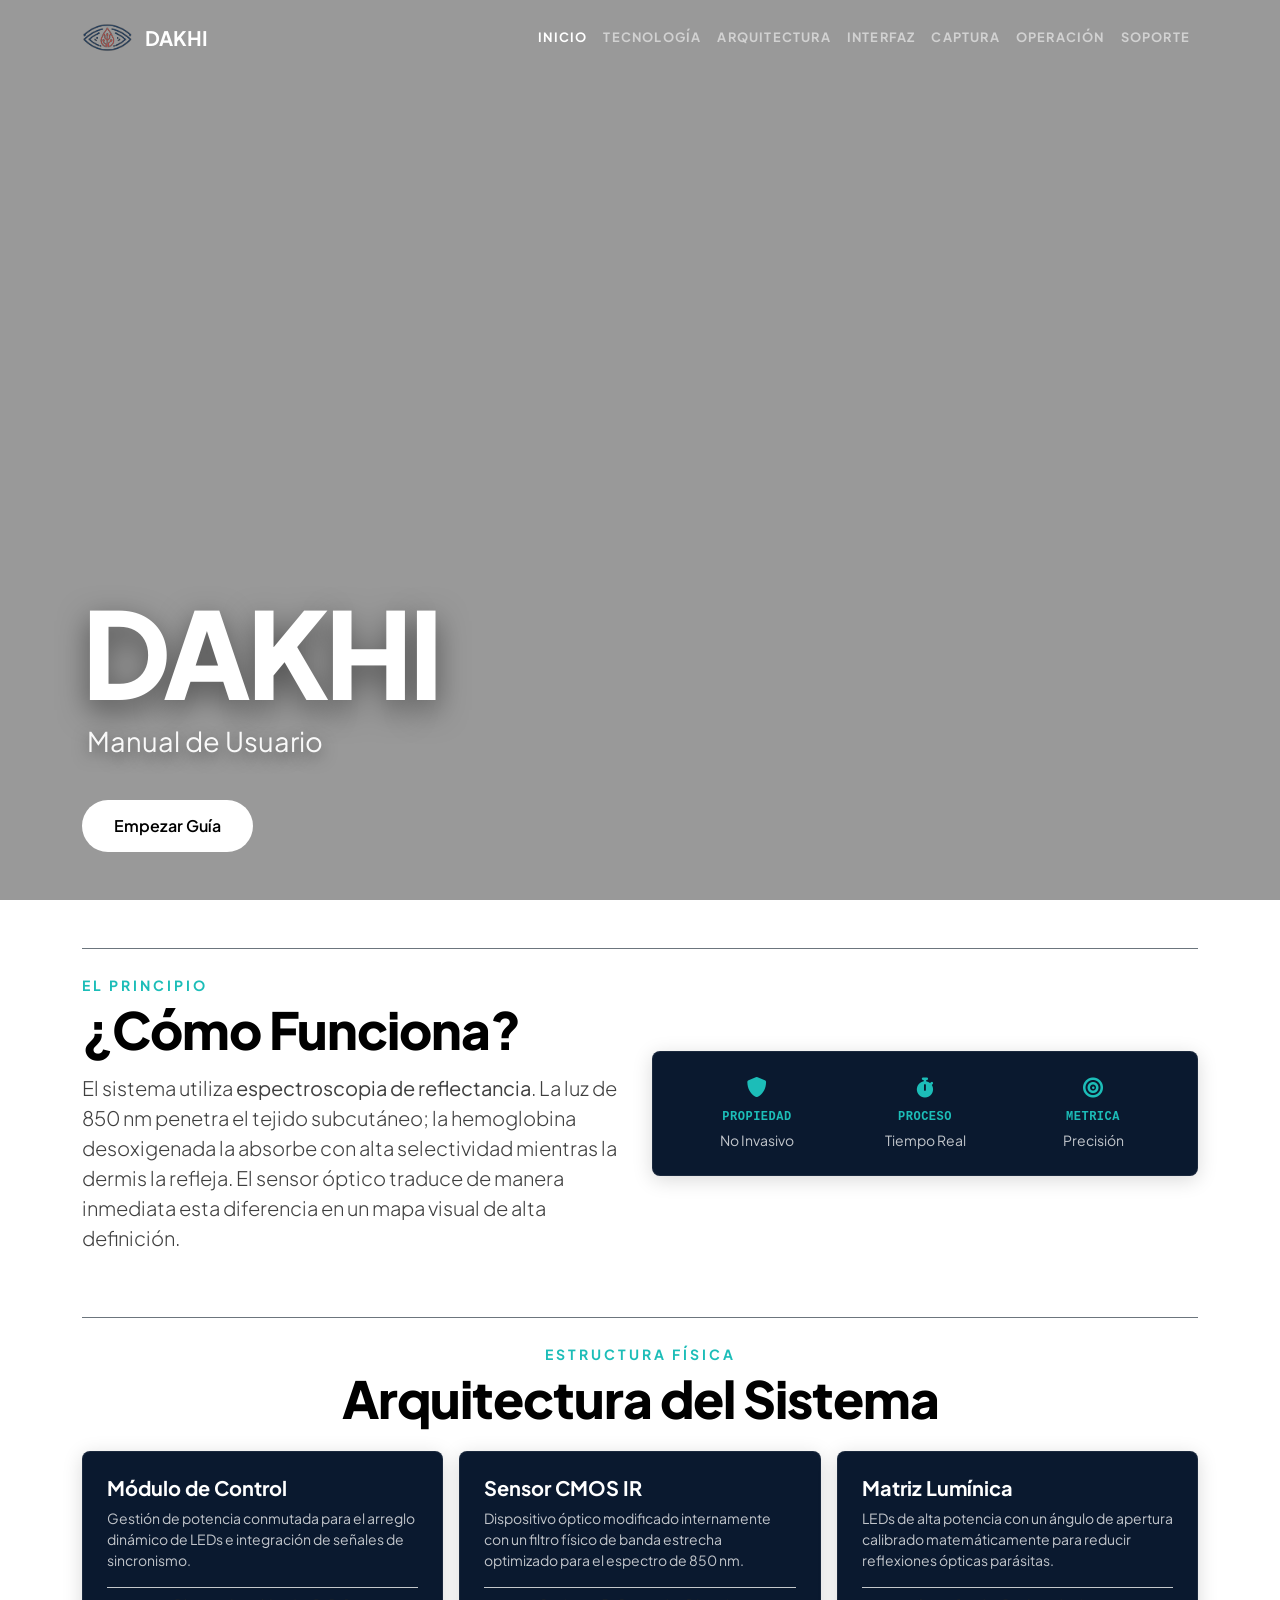
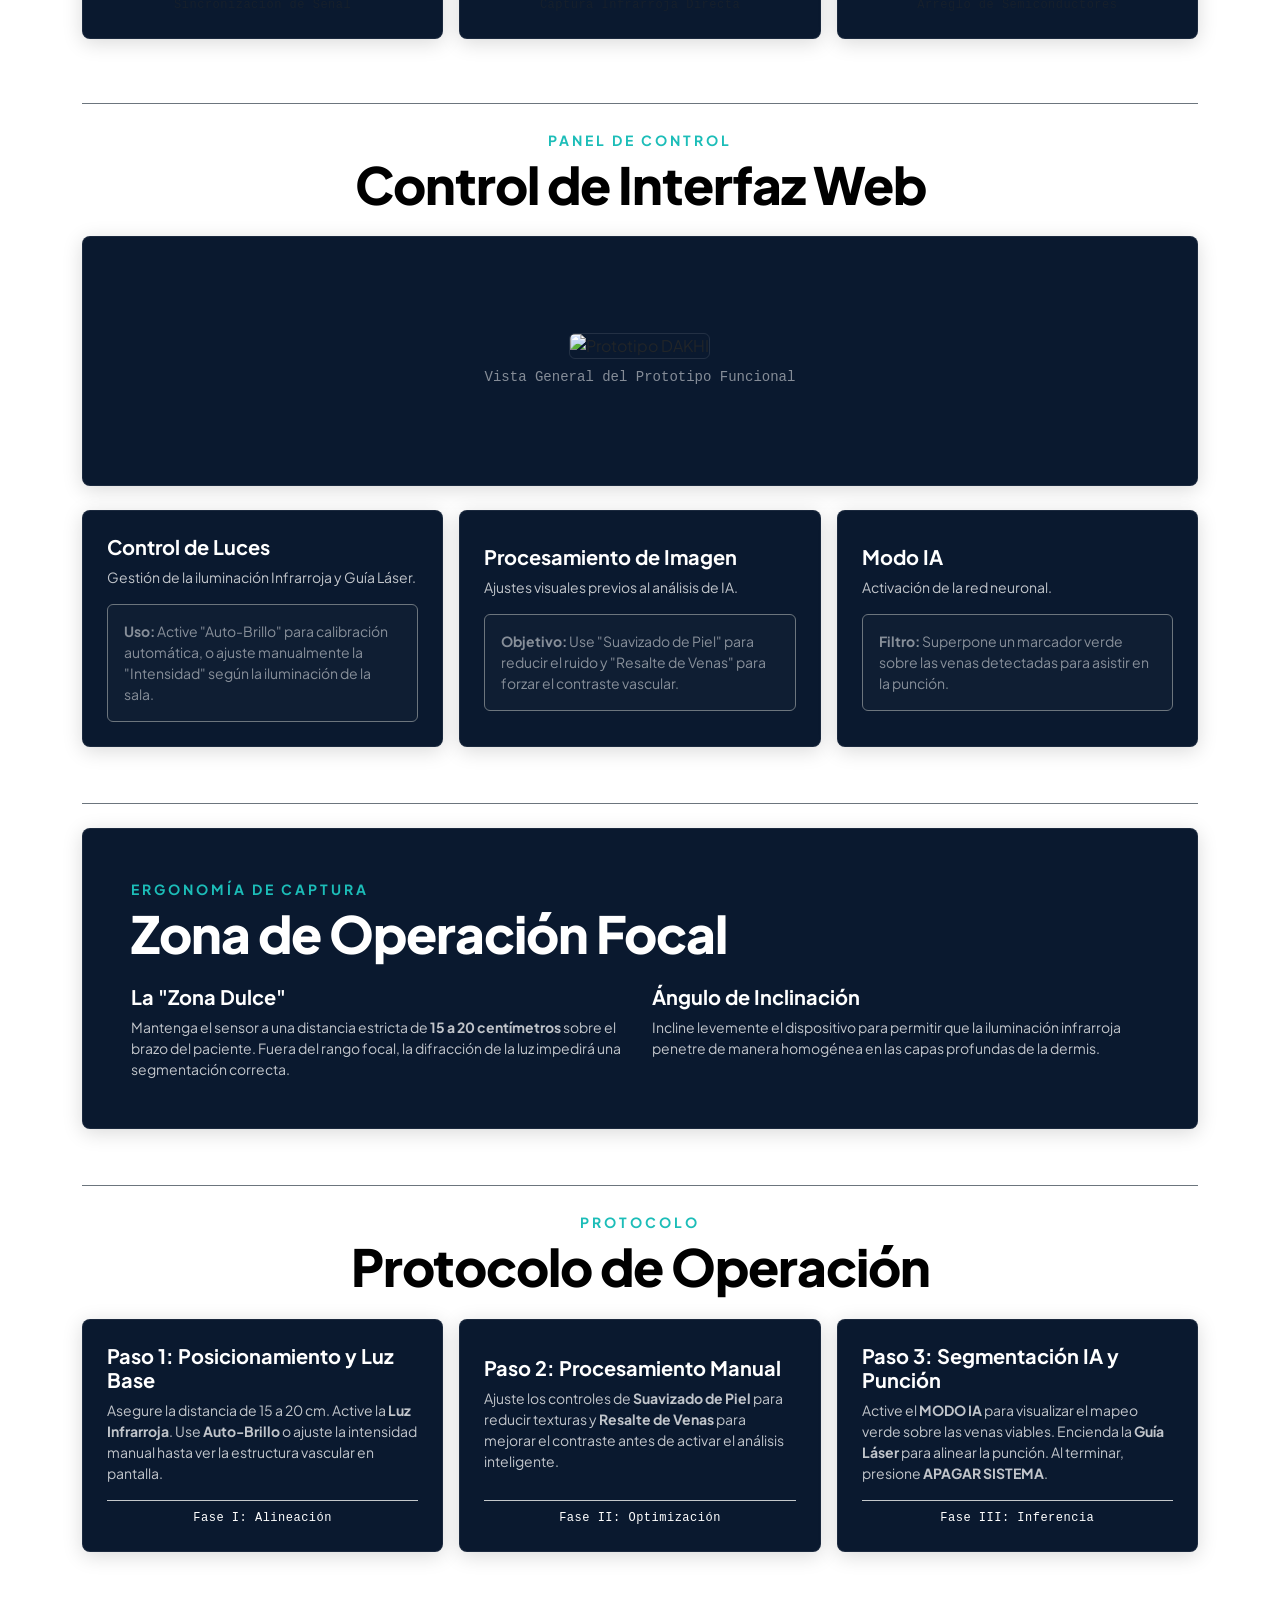
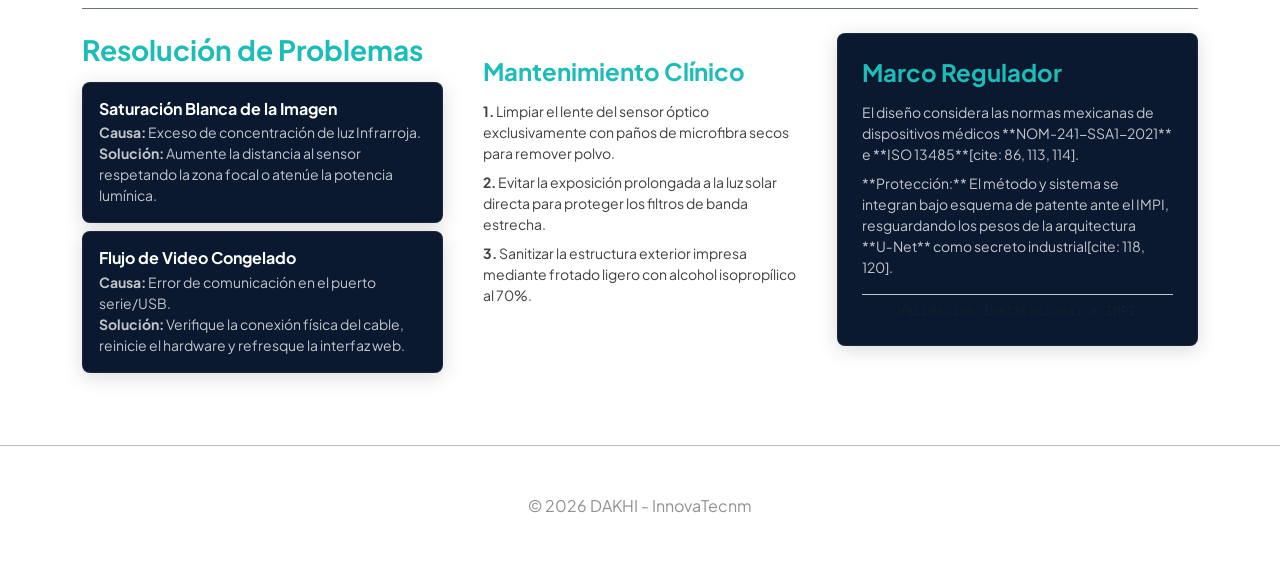
==== index.html @ e7eb40be "Inicial" ====
<!DOCTYPE html>
<html lang="es">
<head>
    <meta charset="UTF-8">
    <meta name="viewport" content="width=device-width, initial-scale=1.0">
    <title>DAKHI | Manual de Usuario Formal</title>
    <!-- Bootstrap 5 CSS -->
    <link href="https://cdn.jsdelivr.net/npm/bootstrap@5.3.0/dist/css/bootstrap.min.css" rel="stylesheet">
    <!-- Google Fonts: Inter (Estilo InfiniteYay) -->
    <link href="https://fonts.googleapis.com/css2?family=Inter:wght@300;400;600;800&display=swap" rel="stylesheet">
    <!-- Font Awesome -->
    <link rel="stylesheet" href="https://cdnjs.cloudflare.com/ajax/libs/font-awesome/6.0.0/css/all.min.css">
    <!-- Importación de Plus Jakarta Sans -->
    <link rel="preconnect" href="https://fonts.googleapis.com">
    <link rel="preconnect" href="https://fonts.gstatic.com" crossorigin>
    <link href="https://fonts.googleapis.com/css2?family=Plus+Jakarta+Sans:wght@300;400;700;800&display=swap" rel="stylesheet">
    <link rel="stylesheet" href="styles.css">
</head>
<body data-bs-spy="scroll" data-bs-target="#navbar-dakhi" data-bs-offset="100">

    <!-- 
    NAVBAR TRANSPARENTE:
    - fixed-top: Posiciona la barra sobre el header (Hero).
    - bg-transparent: Elimina el color de fondo inicial.
    - navbar-dark: Ajusta los textos para que sean legibles sobre fondos oscuros.
    -->
    <nav id="navbar-dakhi" class="navbar navbar-expand-lg fixed-top bg-transparent navbar-dark">  <!-- navbar-dark: se genera el efecto de iluminacion -->
        <div class="container">
            <a class="navbar-brand fw-bold" href="dakhi.html"> <!-- la clase navbar-brand: Es la clase del "Logo" o "Marca" -->
                <img src="Imagenes\logoSVG.svg" 
                    alt="Logo DAKHI" 
                    width="50" 
                    height="30" 
                    class="d-inline-block align-center me-2 logo-brand">
                DAKHI
            </a>
            <button class="navbar-toggler border-0" type="button" data-bs-toggle="collapse" data-bs-target="#navbarNav">
                <span class="navbar-toggler-icon"></span>
            </button> 
            <div class="collapse navbar-collapse" id="navbarNav">
                <ul class="navbar-nav ms-auto text-uppercase small fw-bold">
                    <li class="nav-item"><a class="nav-link" href="#inicio">Inicio</a></li> 
                    <!-- navbar-link: Son enlaces de navegación estándar. Bootstrap diseñó la clase navbar-dark específicamente para que estos cambien de color al pasar el mouse, facilitando la navegación. -->
                    <li class="nav-item"><a class="nav-link" href="#tecnologia-funcionamiento">Tecnología</a></li>
                    <li class="nav-item"><a class="nav-link" href="#Arquitectura">Arquitectura</a></li>
                    <li class="nav-item"><a class="nav-link" href="#Interfaz">Interfaz</a></li>
                    <li class="nav-item"><a class="nav-link" href="#posicionamiento">Captura</a></li>
                    <li class="nav-item"><a class="nav-link" href="#procedimiento">Operación</a></li>
                    <li class="nav-item"><a class="nav-link" href="#soporte">Soporte</a></li>
                </ul>
            </div>
        </div>
    </nav>

        <!-- 
    SECCIÓN HERO: 
    - vh-100: Asegura que cubra el 100% de la altura de la pantalla.
    - d-flex y align-items-end: Empuja el contenido hacia la parte inferior.
    -->
    <header id="inicio" class="hero-section vh-100   d-flex align-items-end pb-5">
        <div class="container">
            <div class="row">
                <!-- 
                COLUMNA DE TEXTO:
                - text-start: Alineación a la izquierda estilo Opal.
                - col-lg-8: Evita que el texto sea demasiado ancho en pantallas grandes.
                -->
                <div class="col-lg-8 text-start">
                    
                    <!-- TÍTULO PRINCIPAL: Documentado en CSS como .hero-title -->
                    <h1 class="hero-title">DAKHI</h1>

                    <!-- 
                    SUBTÍTULO: 
                    Aquí se corrigió el interlineado (line-height) para evitar que el texto se corte.
                    -->
                    <p class="hero-subtitle">
                        Manual de Usuario <br> 
                    </p>

                    <!-- BOTÓN DE ACCIÓN -->
                    <div class="mt-4">
                        <a href="#procedimiento" class="btn btn-dakhi-opal">Empezar Guía</a>
                    </div>
                    
                </div>
            </div>
        </div>
    </header>

    <div class="container my-5">
        
        <!-- Sección Tecnología -->
        <section id="tecnologia-funcionamiento" class="mb-5 pt-4 pb-3 border-top border-secondary">
            <div class="container px-0">
                <div class="row align-items-center g-4">
                    <div class="col-lg-6">
                        <span class="text-accent-cyan text-uppercase tracking-wide small fw-bold">El Principio</span>
                        <h2 class="seccion-titulo text-black mt-1 mb-3">¿Cómo Funciona?</h2>
                        <p class="small text-black opacity-75 lead mb-0">
                            El sistema utiliza <strong>espectroscopia de reflectancia</strong>. La luz de 850 nm penetra el tejido subcutáneo; la hemoglobina desoxigenada la absorbe con alta selectividad mientras la dermis la refleja. El sensor óptico traduce de manera inmediata esta diferencia en un mapa visual de alta definición.
                        </p>
                    </div>
                    <div class="col-lg-6">
                        <div class="bento-card p-4 text-center">
                            <div class="row g-2">
                                
                                <div class="col-4">
                                    <div class="text-accent-cyan mb-2">
                                        <i class="fas fa-shield-alt fa-lg"></i>
                                    </div>
                                    <div class="bento-subtext text-accent-cyan fw-bold mb-1">PROPIEDAD</div>
                                    <p class="small m-0 text-white opacity-75">No Invasivo</p>
                                </div>
                                
                                <div class="col-4">
                                    <div class="text-accent-cyan mb-2">
                                        <i class="fas fa-stopwatch fa-lg"></i>
                                    </div>
                                    <div class="bento-subtext text-accent-cyan fw-bold mb-1">PROCESO</div>
                                    <p class="small m-0 text-white opacity-75">Tiempo Real</p>
                                </div>
                                
                                <div class="col-4">
                                    <div class="text-accent-cyan mb-2">
                                        <i class="fas fa-bullseye fa-lg"></i>
                                    </div>
                                    <div class="bento-subtext text-accent-cyan fw-bold mb-1">METRICA</div>
                                    <p class="small m-0 text-white opacity-75">Precisión</p>
                                </div>

                            </div>
                        </div>
                    </div>
                </div>
            </div>
        </section>

        <section id="Arquitectura" class="mb-5 pt-4 pb-3 border-top border-secondary">
            <div class="container px-0">
                <div class="text-center mb-4">
                    <span class="text-accent-cyan text-uppercase tracking-wide small fw-bold">Estructura Física</span>
                    <h2 class="seccion-titulo text-black mt-1 mb-2">Arquitectura del Sistema</h2>
                </div>
                <div class="row g-3">
                    <div class="col-md-4">
                        <div class="bento-card p-4 h-100 d-flex flex-column justify-content-between">
                            <div class="bento-content-wrapper">
                                <h5 class="fw-bold text-white mb-2">Módulo de Control</h5>
                                <p class="small text-white opacity-75 mb-0">Gestión de potencia conmutada para el arreglo dinámico de LEDs e integración de señales de sincronismo.</p>
                            </div>
                            <div class="bento-footer border-top border-secondary-subtle pt-2 mt-3">
                                <span class="bento-subtext opacity-50">Sincronización de Señal</span>
                            </div>
                        </div>
                    </div>
                    <div class="col-md-4">
                        <div class="bento-card p-4 h-100 d-flex flex-column justify-content-between">
                            <div class="bento-content-wrapper">
                                <h5 class="fw-bold text-white mb-2">Sensor CMOS IR</h5>
                                <p class="small text-white opacity-75 mb-0">Dispositivo óptico modificado internamente con un filtro físico de banda estrecha optimizado para el espectro de 850 nm.</p>
                            </div>
                            <div class="bento-footer border-top border-secondary-subtle pt-2 mt-3">
                                <span class="bento-subtext opacity-50">Captura Infrarroja Directa</span>
                            </div>
                        </div>
                    </div>
                    <div class="col-md-4">
                        <div class="bento-card p-4 h-100 d-flex flex-column justify-content-between">
                            <div class="bento-content-wrapper">
                                <h5 class="fw-bold text-white mb-2">Matriz Lumínica</h5>
                                <p class="small text-white opacity-75 mb-0">LEDs de alta potencia con un ángulo de apertura calibrado matemáticamente para reducir reflexiones ópticas parásitas.</p>
                            </div>
                            <div class="bento-footer border-top border-secondary-subtle pt-2 mt-3">
                                <span class="bento-subtext opacity-50">Arreglo de Semiconductores</span>
                            </div>
                        </div>
                    </div>
                </div>
            </div>
        </section>

        <section id="Interfaz" class="mb-5 pt-4 pb-2 border-top border-secondary">
            <div class="container px-0">
                <div class="text-center mb-4">
                    <span class="text-accent-cyan text-uppercase tracking-wide small fw-bold">Panel de Control</span>
                    <h2 class="seccion-titulo text-black mt-1 mb-2">Control de Interfaz Web</h2>
                </div>

                <div class="row mb-4">
                    <div class="col-12">
                        <div class="bento-card prototype-container p-4 d-flex align-items-center justify-content-center text-center">
                            <div class="prototype-placeholder">
                                <img src="ruta/tu-imagen-prototipo.jpg" alt="Prototipo DAKHI" class="img-fluid rounded prototype-img mb-2">
                                <p class="small text-white opacity-50 m-0 font-monospace">Vista General del Prototipo Funcional</p>
                            </div>
                        </div>
                    </div>
                </div>

                <div class="row g-3">
                    <div class="col-md-4">
                        <div class="bento-card p-4 h-100 d-flex flex-column justify-content-between">
                            <div class="bento-content-wrapper">
                                <h5 class="fw-bold text-white mb-2">Control de Luces</h5>
                                <p class="small text-white opacity-75 mb-3">Gestión de la iluminación Infrarroja y Guía Láser.</p>
                                <div class="alert bg-deep-bg border-secondary small m-0 text-white-50">
                                    <strong>Uso:</strong> Active "Auto-Brillo" para calibración automática, o ajuste manualmente la "Intensidad" según la iluminación de la sala.
                                </div>
                            </div>
                        </div>
                    </div>
                    <div class="col-md-4">
                        <div class="bento-card p-4 h-100 d-flex flex-column justify-content-between">
                            <div class="bento-content-wrapper">
                                <h5 class="fw-bold text-white mb-2">Procesamiento de Imagen</h5>
                                <p class="small text-white opacity-75 mb-3">Ajustes visuales previos al análisis de IA.</p>
                                <div class="alert bg-deep-bg border-secondary small m-0 text-white-50">
                                    <strong>Objetivo:</strong> Use "Suavizado de Piel" para reducir el ruido y "Resalte de Venas" para forzar el contraste vascular.
                                </div>
                            </div>
                        </div>
                    </div>
                    <div class="col-md-4">
                        <div class="bento-card p-4 h-100 d-flex flex-column justify-content-between">
                            <div class="bento-content-wrapper">
                                <h5 class="fw-bold text-white mb-2">Modo IA</h5>
                                <p class="small text-white opacity-75 mb-3">Activación de la red neuronal.</p>
                                <div class="alert bg-deep-bg border-secondary small m-0 text-white-50">
                                    <strong>Filtro:</strong> Superpone un marcador verde sobre las venas detectadas para asistir en la punción.
                                </div>
                            </div>
                        </div>
                    </div>
                </div>
            </div>
        </section>

        <section id="posicionamiento" class="mb-5 pt-4 pb-2 border-top border-secondary">
            <div class="container px-0">
                <div class="bento-card p-4 p-md-5">
                    <div class="row align-items-center g-4">
                        <div class="col-md-12">
                            <span class="text-accent-cyan text-uppercase tracking-wide small fw-bold">Ergonomía de Captura</span>
                            <h2 class="seccion-titulo text-white mt-1 mb-4">Zona de Operación Focal</h2>
                            
                            <div class="row g-4">
                                <div class="col-md-6">
                                    <h5 class="fw-bold text-white mb-2">La "Zona Dulce"</h5>
                                    <p class="small text-white opacity-75 mb-0">Mantenga el sensor a una distancia estricta de <strong>15 a 20 centímetros</strong> sobre el brazo del paciente. Fuera del rango focal, la difracción de la luz impedirá una segmentación correcta.</p>
                                </div>
                                <div class="col-md-6">
                                    <h5 class="fw-bold text-white mb-2">Ángulo de Inclinación</h5>
                                    <p class="small text-white opacity-75 mb-0">Incline levemente el dispositivo para permitir que la iluminación infrarroja penetre de manera homogénea en las capas profundas de la dermis.</p>
                                </div>
                            </div>
                        </div>
                    </div>
                </div>
            </div>
        </section>

        <section id="procedimiento" class="mb-5 pt-4 pb-2 border-top border-secondary">
            <div class="container px-0">
                <div class="text-center mb-4">
                    <span class="text-accent-cyan text-uppercase tracking-wide small fw-bold">Protocolo</span>
                    <h2 class="seccion-titulo text-black mt-1 mb-2">Protocolo de Operación</h2>
                </div>
                <div class="row justify-content-center">
                    <div class="col-lg-12">
                        <div class="row g-3">
                            <div class="col-md-4">
                                <div class="bento-card p-4 h-100 d-flex flex-column justify-content-between">
                                    <div class="bento-content-wrapper">
                                        <h5 class="fw-bold text-white mb-2">Paso 1: Posicionamiento y Luz Base</h5>
                                        <p class="small text-white opacity-75 mb-0">Asegure la distancia de 15 a 20 cm. Active la <strong>Luz Infrarroja</strong>. Use <strong>Auto-Brillo</strong> o ajuste la intensidad manual hasta ver la estructura vascular en pantalla.</p>
                                    </div>
                                    <div class="bento-footer border-top border-secondary-subtle pt-2 mt-3">
                                        <span class="bento-subtext text-white opacity-40">Fase I: Alineación</span>
                                    </div>
                                </div>
                            </div>
                            <div class="col-md-4">
                                <div class="bento-card p-4 h-100 d-flex flex-column justify-content-between">
                                    <div class="bento-content-wrapper">
                                        <h5 class="fw-bold text-white mb-2">Paso 2: Procesamiento Manual</h5>
                                        <p class="small text-white opacity-75 mb-0">Ajuste los controles de <strong>Suavizado de Piel</strong> para reducir texturas y <strong>Resalte de Venas</strong> para mejorar el contraste antes de activar el análisis inteligente.</p>
                                    </div>
                                    <div class="bento-footer border-top border-secondary-subtle pt-2 mt-3">
                                        <span class="bento-subtext text-white opacity-40">Fase II: Optimización</span>
                                    </div>
                                </div>
                            </div>
                            <div class="col-md-4">
                                <div class="bento-card p-4 h-100 d-flex flex-column justify-content-between">
                                    <div class="bento-content-wrapper">
                                        <h5 class="fw-bold text-white mb-2">Paso 3: Segmentación IA y Punción</h5>
                                        <p class="small text-white opacity-75 mb-0">Active el <strong>MODO IA</strong> para visualizar el mapeo verde sobre las venas viables. Encienda la <strong>Guía Láser</strong> para alinear la punción. Al terminar, presione <strong>APAGAR SISTEMA</strong>.</p>
                                    </div>
                                    <div class="bento-footer border-top border-secondary-subtle pt-2 mt-3">
                                        <span class="bento-subtext text-white opacity-40">Fase III: Inferencia</span>
                                    </div>
                                </div>
                            </div>
                        </div>
                    </div>
                </div>
        </section>

        <section id="soporte" class="mb-5 pt-4 pb-4 border-top border-secondary">
            <div class="container px-0">
                <div class="row g-3 align-items-start">
                    
                    <div class="col-lg-4">
                        <h3 class="text-accent-cyan fw-bold mb-3">Resolución de Problemas</h3>
                        
                        <div class="bento-card p-3 mb-2">
                            <h6 class="fw-bold text-white mb-1">Saturación Blanca de la Imagen</h6>
                            <p class="small text-white opacity-75 mb-0">
                                <strong>Causa:</strong> Exceso de concentración de luz Infrarroja.<br>
                                <strong>Solución:</strong> Aumente la distancia al sensor respetando la zona focal o atenúe la potencia lumínica.
                            </p>
                        </div>

                        <div class="bento-card p-3">
                            <h6 class="fw-bold text-white mb-1">Flujo de Video Congelado</h6>
                            <p class="small text-white opacity-75 mb-0">
                                <strong>Causa:</strong> Error de comunicación en el puerto serie/USB.<br>
                                <strong>Solución:</strong> Verifique la conexión física del cable, reinicie el hardware y refresque la interfaz web.
                            </p>
                        </div>
                    </div>

                    <div class="col-lg-4">
                        <div class="maintenance-box p-3 p-md-4 h-100">
                            <h4 class="text-accent-cyan fw-bold mb-3">Mantenimiento Clínico</h4>
                            <ul class="list-unstyled mb-0 small text-black opacity-75">
                                <li class="mb-2"><strong>1.</strong> Limpiar el lente del sensor óptico exclusivamente con paños de microfibra secos para remover polvo.</li>
                                <li class="mb-2"><strong>2.</strong> Evitar la exposición prolongada a la luz solar directa para proteger los filtros de banda estrecha.</li>
                                <li><strong>3.</strong> Sanitizar la estructura exterior impresa mediante frotado ligero con alcohol isopropílico al 70%.</li>
                            </ul>
                        </div>
                    </div>

                    <div class="col-lg-4">
                        <div class="bento-card p-4 h-100 d-flex flex-column justify-content-between">
                            <div class="bento-content-wrapper">
                                <h4 class="text-accent-cyan fw-bold mb-3">Marco Regulador</h4>
                                <p class="small text-white opacity-75 mb-2">
                                    El diseño considera las normas mexicanas de dispositivos médicos **NOM-241-SSA1-2021** e **ISO 13485**[cite: 86, 113, 114].
                                </p>
                                <p class="small text-white opacity-75 mb-0">
                                    **Protección:** El método y sistema se integran bajo esquema de patente ante el IMPI, resguardando los pesos de la arquitectura **U‑Net** como secreto industrial[cite: 118, 120].
                                </p>
                            </div>
                            <div class="bento-footer border-top border-secondary-subtle pt-2 mt-3">
                                <span class="bento-subtext opacity-50">Validación Institucional e IMPI</span>
                            </div>
                        </div>
                    </div>

                </div>
            </div>
        </section>  

        
    </div>

    <footer class="text-center py-5 opacity-50 border-top border-secondary">
        <p>&copy; 2026 DAKHI - InnovaTecnm</p>
    </footer>

    <!-- Bootstrap JS -->
    <script src="https://cdn.jsdelivr.net/npm/bootstrap@5.3.0/dist/js/bootstrap.bundle.min.js"></script>
    <script src="script.js"></script>
</body>
</html>
---- styles.css ----
/* ---------------------------------------------------
    ESTILOS EXCLUSIVOS PARA GUIA 
   --------------------------------------------------- */

body {
    font-family: 'Plus Jakarta Sans', Arial, sans-serif;
}

:root {
    --primary-red: #e03b35;  /* Color para alertas y seguridad */
    --accent-cyan: #1CBDB8;  /* Color de acento tecnológico */
    --dark-blue: #17426d;    /* Azul para contenedores secundarios */
    --deep-bg: #0a192f;      /* Azul profundo para el fondo principal */
    --light-gray: #e2e8f0;   /* Gris claro para textos secundarios */
    --white: #ffffff;
}

/* 2. CONFIGURACIÓN DEL NAVBAR (TRANSPARENCIA INICIAL) */
.navbar {
    /* Transición suave para cuando se aplica el fondo al hacer scroll */
    transition: background-color 0.4s ease, backdrop-filter 0.4s ease, padding 0.4s ease;
    padding-top: 1.1rem; 
    padding-bottom: 0.8rem;

    z-index: 1000; /* Asegura que esté siempre por encima del Hero */
}

/* 
    Clase activada mediante JavaScript al hacer scroll.
    Proporciona legibilidad sobre el contenido blanco del resto de la página.
*/
/* 
    ESTADO DEL NAVBAR CON DIFUMINADO 
    Sustituye tu .navbar.scrolled anterior por este código.
*/
.navbar.scrolled {
    /* Color de fondo sólido (el mismo de tu --deep-bg) */
    background-color: var(--deep-bg) !important; 
    
    /* Efecto de vidrio para la parte superior */
    backdrop-filter: blur(12px); 
    
    /* 
        
        GRADIENTE DE MÁSCARA:
        - 'black 60%': Indica que hasta el 60% de la altura de la barra, el color es 100% sólido.
        - 'transparent 100%': Indica el punto final donde desaparece por completo.
    */
    -webkit-mask-image: linear-gradient(to bottom, black 85%, transparent 100%);
    mask-image: linear-gradient(to bottom, black 93%, transparent 100%);

    /* Eliminamos bordes para que no se note el corte */
    border-bottom: none;
    padding-top: 1.1rem;
    padding-bottom: 0.8rem;
    transition: all 0.5s ease-in-out;
}


/* 3. SECCIÓN HERO (FONDO PANTALLA COMPLETA) */
.hero-section {
    /* 
        Capa de degradado negro (0.4 de opacidad) sobre la imagen.
        Esto permite que el texto blanco sea legible sin importar la foto.
    */
    background: linear-gradient(rgba(0, 0, 0, 0.4), rgba(0, 0, 0, 0.4)), 
                url('tu-imagen-dakhi.jpg') no-repeat center center;
    background-size: cover;
    background-attachment: fixed; /* Mantiene la imagen estática al bajar */
    
    /* 
        CONTROL DE POSICIÓN DEL TÍTULO:
        Al aumentar este padding, empujas el texto hacia arriba desde la base.
    */
    padding-bottom: 15rem; 
    border: none;
    overflow: hidden;
}

/* 4. ESTILOS DE TIPOGRAFÍA (TÍTULO Y SUBTÍTULO) */
.hero-title {
    /* clamp() hace que el texto sea responsivo: min 4rem, ideal 12vw, max 7.5rem */
    font-size: clamp(4rem, 12vw, 7.5rem);
    font-weight: 800;
    color: var(--white);
    letter-spacing: -4px; /* Estilo compacto tipo Opal */
    line-height: 0.85;     /* Interlineado ajustado */
    margin-bottom: 15px;
    padding-bottom: 5px;   /* Evita que se corten los trazos bajos de las letras */
    
    /* Sombra proyectada para resaltar el texto del fondo */
    text-shadow: 0 10px 30px rgba(0, 0, 0, 0.5);
}

.hero-subtitle {
    font-size: clamp(1.1rem, 2.5vw, 1.7rem);
    font-weight: 400;
    line-height: 1.4; /* Espaciado suficiente para evitar que el texto se pise */
    color: rgba(255, 255, 255, 0.95);
    max-width: 580px;  /* Limita el ancho para mantener una lectura cómoda */
    padding-left: 5px;
    text-shadow: 0 5px 15px rgba(0, 0, 0, 0.5);
}

/* 5. BOTÓN PRINCIPAL (ESTILO MINIMALISTA) */
.btn-dakhi-opal {
    background-color: var(--white);
    color: #000000 !important;
    border-radius: 50px; /* Bordes totalmente redondeados */
    padding: 14px 32px;
    font-weight: 600;
    text-decoration: none;
    display: inline-block;
    transition: all 0.3s ease;
    border: none;
    margin-top: 1rem;
}

.btn-dakhi-opal:hover {
    background-color: var(--accent-cyan);
    color: var(--white) !important;
    transform: translateY(-3px); /* Levanta el botón ligeramente */
    box-shadow: 0 10px 25px rgba(28, 189, 184, 0.3);
}


/* IGUALAR EL EFECTO HOVER DE LA MARCA CON EL MENÚ
    - Aplicamos el cambio de color a .navbar-brand para que se comporte
    igual que los .nav-link.
*/
.navbar-brand:hover {
    /* Usamos el mismo color de acento que los demás elementos */
    color: rgb(198, 233, 255) !important; 
    /* Mantenemos la transición suave para que no sea un cambio brusco */
    transition: color 0.3s ease;
}

/* TAMAÑO DE LOS ENLACES DEL MENÚ
    - .navbar-nav .nav-link: Apunta específicamente a los textos del menú. */
.navbar-nav .nav-link {
    /* Mínimo 0.9rem, ideal 1vw de la pantalla, máximo 1.2rem */
    font-size: clamp(0.7rem, 1vw, 0.9rem) !important;/* Tamaño letras  */
    letter-spacing: 1.2px;         /* Espaciado entre letras para legibilidad */
    text-transform: uppercase;   /* Mantiene las mayúsculas */
}


.navbar-brand {
    display: flex !important; /* display: flex: Convierte el enlace en un contenedor flexible. */
    align-items: center !important; /* align-items: center: Alinea verticalmente todos los hijos al centro real. */
    gap: 5px; /* Espacio logo y texto */
    transition: transform 0.3s ease, color 0.3s ease;
}


.logo-brand {
    transition: transform 0.3s ease, filter 0.3s ease;
    object-fit: contain;  /* object-fit: contain: Asegura que la imagen no se deforme. */
    display: block;
}

/* 
    EFECTO AL PASAR EL MOUSE
*/
.navbar-brand:hover .logo-brand {
    transform: scale(1.1); /* Hace que el logo crezca un poco más que el texto */
    /* Si quiere que la imagen cambie de tono se puede usar filtros:
        filter: brightness(0) saturate(100%) invert(20%) sepia(90%) ... 
    */
}

/* 
    ESTADO INICIAL DEL LOGO 
    Asegura que el logo sea blanco o tenga su color original al inicio.
*/
.logo-brand {
    transition: filter 0.4s ease, transform 0.3s ease;
}

/* 
    CAMBIO DE COLOR AL HACER SCROLL
    Cuando el navbar tiene la clase .scrolled, aplicamos un filtro al logo.
*/
.navbar.scrolled .logo-brand {
    /* 
        EJEMPLO: Convertir a Cian (#1CBDB8) usando filtros.
        Si tu logo es blanco originalmente, este filtro lo teñirá.
    */
    filter: brightness(0) invert(1);
}

section[id] {
    scroll-margin-top: 18vh; /* Frena el scroll dejando un 12% de la altura de la pantalla libre *
    scroll-behavior: smooth; /* Hace que el salto de sección sea fluido y elegante */
}
/* =========================================
    SOPORTE DE ALINEACIÓN BENTO PARA DAKHI
   ========================================= */

/* Estructura base unificada de tarjetas */
.bento-card {
    background: #0a192f !important; /* Forzamos el fondo ultra oscuro de la captura de inspiración */
    border: 1px solid rgba(255, 255, 255, 0.07) !important;
    border-radius: 8px !important;
}

/* Envoltura Flex para forzar el estiramiento interno y eliminar espacios muertos */
.bento-content-wrapper {
    flex-grow: 1;
    display: flex;
    flex-direction: column;
    justify-content: center;
}

/* Ajustes de Alertas dentro de tarjetas Bento */
.bg-deep-bg {
    background: rgba(255, 255, 255, 0.02) !important;
}

/* Monospace para los subtextos técnicos inferiores */
.bento-subtext {
    font-size: 0.72rem;
    font-family: monospace, Arial, sans-serif;
    letter-spacing: 0.5px;
}


/* ---------------------------------------------------
    ESTILOS PARA DAKHI.HTML 
   --------------------------------------------------- */

/* 
    ESTILOS PARA LA PRESENTACIÓN CENTRADA 
*/

/* Contenedor del logo para darle un efecto de brillo sutil */
.logo-presentacion {
    max-width: 150px; /* Tamaño controlado para no romper el centro visual */
    height: auto;
    margin: 0 auto;
    display: block;
    filter: brightness(0) invert(1); /* Mantiene el logo blanco como pediste anteriormente */
}


/* Ajuste del Eslogan para la presentación */
.hero-eslogan {
    font-size: clamp(1.2rem, 3vw, 2rem);
    font-weight: 300;
    letter-spacing: 2px;
    color: var(--light-gray);
    text-transform: uppercase;
    opacity: 0.9;
}

/* 
    ESPECIFICIDAD PARA LA PRESENTACIÓN
    Al combinar ambas clases, estas reglas ganan sobre las originales.
*/
.hero-section.hero-presentation {
    padding-bottom: 0 !important; /* Anula el padding del manual para centrar real */
    display: flex !important; 
    align-items: center !important;
    justify-content: center !important;
    text-align: center !important;
}

/* 
    Asegúrate de que el fondo sea el correcto. 
    Si quieres una imagen distinta para la presentación, cámbiala aquí:
*/
.hero-presentation {
    background: linear-gradient(#0a192f, rgba(10, 25, 47, 0.8)), 
                url('tu-fondo-presentacion.jpg') no-repeat center center !important;
    background-size: cover !important;
}

/* 
    
*/
.hero-presentation .hero-title-dakhi {
    /* 1. TIPOGRAFÍA Y PESO */
    font-size: clamp(5rem, 15vw, 10rem); /* Tamaño masivo y responsivo */
    font-weight: 900;
    text-transform: uppercase;
    line-height: 0.8; /* Interlineado muy cerrado para look compacto */
    
    /* 2. ESPACIADO EDITORIAL (Tracking) */
    letter-spacing: -1px; /* Letras muy juntas, estilo moderno */
    
    /* 3. COLOR Y MEZCLA */
    color: var(--white);
    opacity: 0.95;
    
    /* 4. EFECTO DE CAPAS (Opcional) */
    /* Este efecto hace que el título se sienta integrado con el fondo 
    mix-blend-mode: overlay; */
    
    /* 5. ANIMACIÓN SUTIL */
    transition: all 0.6s cubic-bezier(0.16, 1, 0.3, 1);
}

/* 
    SUBTÍTULO / ESLOGAN CON ESTILO DE "BAJADA" EDITORIAL
*/
.hero-presentation .hero-eslogan {
    font-size: clamp(1rem, 2vw, 1.4rem);
    font-weight: 300;
    text-transform: uppercase;
    letter-spacing: 12px; /* Espaciado muy amplio para contrastar con el título */
    color: var(--accent-cyan);
    margin-top: 20px;
    opacity: 0.8;
    border-top: 1px solid rgba(255, 255, 255, 0.2); /* Línea divisoria elegante */
    padding-top: 15px; /* Espacio entre la línea y el texto del eslogan */
    display: inline-block;
}

/* 
    LOGO COMPLEMENTARIO 
*/
.hero-presentation .logo-presentacion {
    margin-top: 10px;
    max-width: 120px;
    filter: brightness(0) invert(1); /* Logo en blanco puro */
    opacity: 0.6;
    transition: opacity 0.3s ease;
}

.hero-presentation:hover .logo-presentacion {
    opacity: 1; /* El logo cobra vida al interactuar con la sección */
}


/* =========================================
    ESTILOS: CONTEXTO CLÍNICO (DAKHI.HTML)
   ========================================= */

/* Tipografía de títulos de sección */
.seccion-titulo {
    font-family: 'Plus Jakarta Sans', Arial, sans-serif;
    font-size: clamp(2.5rem, 4vw, 3.5rem);
    font-weight: 800;
    line-height: 1.1;
    letter-spacing: -1px;
}

/* Subtítulos pequeños arriba de los títulos (Ej: "El Desafío") */
.tracking-wide {
    letter-spacing: 3px;
}

/* TARJETAS DE ESTADÍSTICAS (Estilo Glassmorphism)
    - background: Fondo semi-transparente muy oscuro.
    - backdrop-filter: Difumina ligeramente lo que haya detrás (si usas imagen de fondo).
    - border: Un borde súper fino y transparente para dar relieve.
*/
.stat-card {
    background: rgba(255, 255, 255, 0.03);
    border: 1px solid rgba(255, 255, 255, 0.05);
    border-radius: 16px;
    transition: transform 0.3s ease, border-color 0.3s ease;
    backdrop-filter: blur(10px);
    -webkit-backdrop-filter: blur(10px);
}

.stat-card:hover {
    transform: translateY(-5px);
    border-color: rgba(28, 189, 184, 0.3); /* Brillo cian en el borde al pasar el mouse */
}

/* Números Gigantes de las estadísticas */
.stat-number {
    font-family: 'Plus Jakarta Sans', Arial, sans-serif;
    font-size: clamp(3rem, 5vw, 4.5rem);
    font-weight: 900;
    letter-spacing: -2px;
}

/* Color Cian (Por si no tienes la clase de utilidad text-accent-cyan) */
.text-accent-cyan {
    color: var(--accent-cyan, #1CBDB8) !important;
}

/* CAJA DE IMPACTO CLÍNICO (Callout) 
    Usa un fondo rojo extremadamente sutil con una línea lateral
    para indicar que es información crítica o de riesgo.
*/
    .impacto-clinico-box {
        background: rgba(130, 29, 39, 0.267); /* Rojo muy transparente */
        border-left: 3px solid #dc3545;      /* Línea indicadora roja */
        border-radius: 0 8px 8px 0;
    }

    /* ETIQUETAS MÉDICAS (Badges) 
        Transforma los términos en "píldoras" visuales para lectura rápida.
    */
    .badge-riesgo {
        background: rgba(220, 53, 69, 0.15);
        color: #ff6b6b; /* Un rojo claro que contraste bien en fondos oscuros */
        border: 1px solid rgba(220, 53, 69, 0.3);
        padding: 8px 12px;
        font-weight: 500;
        font-size: 0.85rem;
        letter-spacing: 0.5px;
        border-radius: 6px;
    }

    /* SECCIÓN CON FONDO DINÁMICO */
    .contexto-clinico-section {
        position: relative;
        width: 100%; 
        /*  min-height: 100vh; Ocupa al menos toda la altura de la pantalla */
        display: flex;
        align-items: center;
        
        /* Imagen base */
        background-image: url('Imagenes/accesovascularR.jpg'); 
        background-size: cover; 
        background-position: center;
        background-repeat: no-repeat;
        background-attachment: fixed; /* Efecto de desplazamiento elegante */
        
        transition: background-image 0.8s ease-in-out;
        overflow: hidden;

        z-index: 1; /*(donde se coloca el fondo)*/ 
    }

    /* CAPA OSCURA (OVERLAY)
        Asegura que el texto blanco sea siempre legible sobre las imágenes.
    */
    .contexto-clinico-section::before {
        content: "";
        position: absolute;
        top: 0; left: 0; width: 100%; height: 100%;
        background: rgba(10, 25, 47, 0.50); /* (x,x,x,opacidad)*/
        z-index: -1;
    }

    /* Cursor para indicar que se puede hacer clic */
    .clickable-bg {
        cursor: pointer;
        transition: all 0.3s ease;
    }

    .clickable-bg:hover {
        filter: brightness(1.2);
        transform: translateY(-2px);
    }

    /* =========================================
   ESTILOS: BENTO-GRID EDITORIAL (INSPIRADO)
   ========================================= */

/* Estructura de la tarjeta contenedora */

#tecnologia {
    background-color: hsl(0, 0%, 100%); /* Un tono más oscuro que las tarjetas para generar contraste */
    position: relative;
    width: 100%;
}
.bento-card {
    background: #0a192f; /* Fondo ultra oscuro idéntico a la imagen */
    border: 1px solid rgba(255, 255, 255, 0.07);
    border-radius: 12px;
    box-shadow: 0 4px 20px rgba(0, 0, 0, 0.15);
    display: flex;
    flex-direction: column;
    justify-content: space-between;
    height: 100%;
}

/* Título Gigante de la primera columna (Estilo MVF) */
.bento-giant-title {
    font-family: 'Plus Jakarta Sans', Arial, sans-serif;
    font-size: clamp(3.5rem, 6vw, 5rem);
    font-weight: 800;
    letter-spacing: -3px;
    color: #ffffff;
    line-height: 0.9;
}

/* Círculo de marca/identidad de la segunda columna (Estilo Context) */
.bento-icon-circle {
    width: 32px;
    height: 32px;
    background: transparent;
    border: 2px solid #ffffff;
    border-radius: 50%;
    display: inline-flex;
    align-items: center;
    justify-content: center;
    font-weight: 700;
    color: #ffffff;
    font-size: 0.9rem;
}

/* Subtextos de los pies de las tarjetas */
.bento-subtext {
    font-size: 0.75rem;
    font-family: monospace; /* Estilo código/técnico como la imagen */
    letter-spacing: 0.5px;
}

/* Indicadores de color para simular las comillas de la captura */
.quote-indicator {
    display: inline-block;
    width: 8px;
    height: 8px;
    border-radius: 2px;
    margin-right: 6px;
}
.indicator-pink   { background-color: #d63384; }
.indicator-yellow { background-color: #ffc107; }
.indicator-blue   { background-color: #0d6efd; }
.indicator-cyan   { background-color: #1cbdb8; }

/* Resaltados de palabras en el texto (Inline Highlights) */
.highlight-pink {
    color: #ff69b4;
    font-weight: 600;
}

.highlight-purple {
    color: #b19ffb;
    font-weight: 600;
}

/* El contenedor del texto crece proporcionalmente para ocupar el espacio central */
.bento-content-wrapper {
    flex-grow: 1;
    display: flex;
    flex-direction: column;
    justify-content: center; /* Centra el texto verticalmente dentro del espacio disponible */
}

/* Ajuste fino del título masivo para equilibrar la caja */
.bento-giant-title {
    margin-top: 5px;
    line-height: 0.85;
}



/* =========================================
   VARIANTE: ICONOS GRANDES CENTRADOS
   ========================================= */

/* Contenedor del icono grande */
.bento-icon-large {
    display: flex;
    align-items: center;
    justify-content: center;
    height: 60px; /* Altura fija para que los títulos queden alineados horizontalmente */
    width: 100%;
}

/* Forzar a la envoltura flex a centrar sus elementos secundarios en el eje horizontal */
.bento-card.text-center .bento-content-wrapper {
    align-items: center;
    text-align: center;
}

/* Asegura que la línea del footer ocupe todo el ancho interno a pesar del centrado */
.bento-card .bento-footer {
    width: 100%;
    display: flex;
    align-items: center;
    justify-content: center; /* Centra también los elementos del pie de página */
}

/* =========================================
   ESTILOS: SECCIÓN FUNCIONAMIENTO DAKHI
   ========================================= */

#funcionamiento {
    background-color: #1cafaf; /* Mantiene la consistencia de fondo oscuro */
}

/* Contenedor específico para la imagen del prototipo */
.prototype-container {
    background: #0d0f14;
    border: 1px solid rgba(255, 255, 255, 0.07);
    min-height: 250px;
}

/* Control responsivo de la imagen del prototipo para que no se deforme */
.prototype-img {
    max-height: 400px;
    object-fit: contain;
    width: auto;
    border: 1px solid rgba(255, 255, 255, 0.1);
}

/* Indicadores numéricos minimalistas inspirados en diseño técnico */
.step-number-badge {
    font-family: monospace;
    font-size: 0.85rem;
    font-weight: 700;
    color: #1cbdb8; /* Color cian de acento */
    background: rgba(28, 189, 184, 0.08);
    border: 1px solid rgba(28, 189, 184, 0.2);
    padding: 2px 6px;
    border-radius: 4px;
}

/* Resaltado de palabras clave del proceso */
.highlight-cyan {
    color: #1cbdb8;
    font-weight: 600;
}

/* =========================================
   ESTILOS: ENLACE EDITORIAL (INFOGRAFÍA)
   ========================================= */

.infografia-link-wrapper {
    border-top: 1px dashed rgba(255, 255, 255, 0.07); /* Línea punteada muy sutil para separar */
    display: inline-block;
    width: 100%;
}

.tech-link-editorial {
    color: var(--deep-bg, #1cbdb8);
    font-family: 'Plus Jakarta Sans', Arial, sans-serif;
    font-size: 0.9rem;
    font-weight: 700;
    text-decoration: none;
    letter-spacing: 0.3px;
    transition: all 0.3s ease;
    display: inline-flex;
    align-items: center;
}

/* Efecto Hover: Línea sutil abajo y cambio de opacidad */
.tech-link-editorial:hover {
    color: #ffffff;
    opacity: 0.9;
}

.tech-link-editorial i {
    transition: transform 0.3s ease;
}

/* Pequeña animación para el icono de salida al pasar el cursor */
.tech-link-editorial:hover i {
    transform: translate(2px, -2px);
}
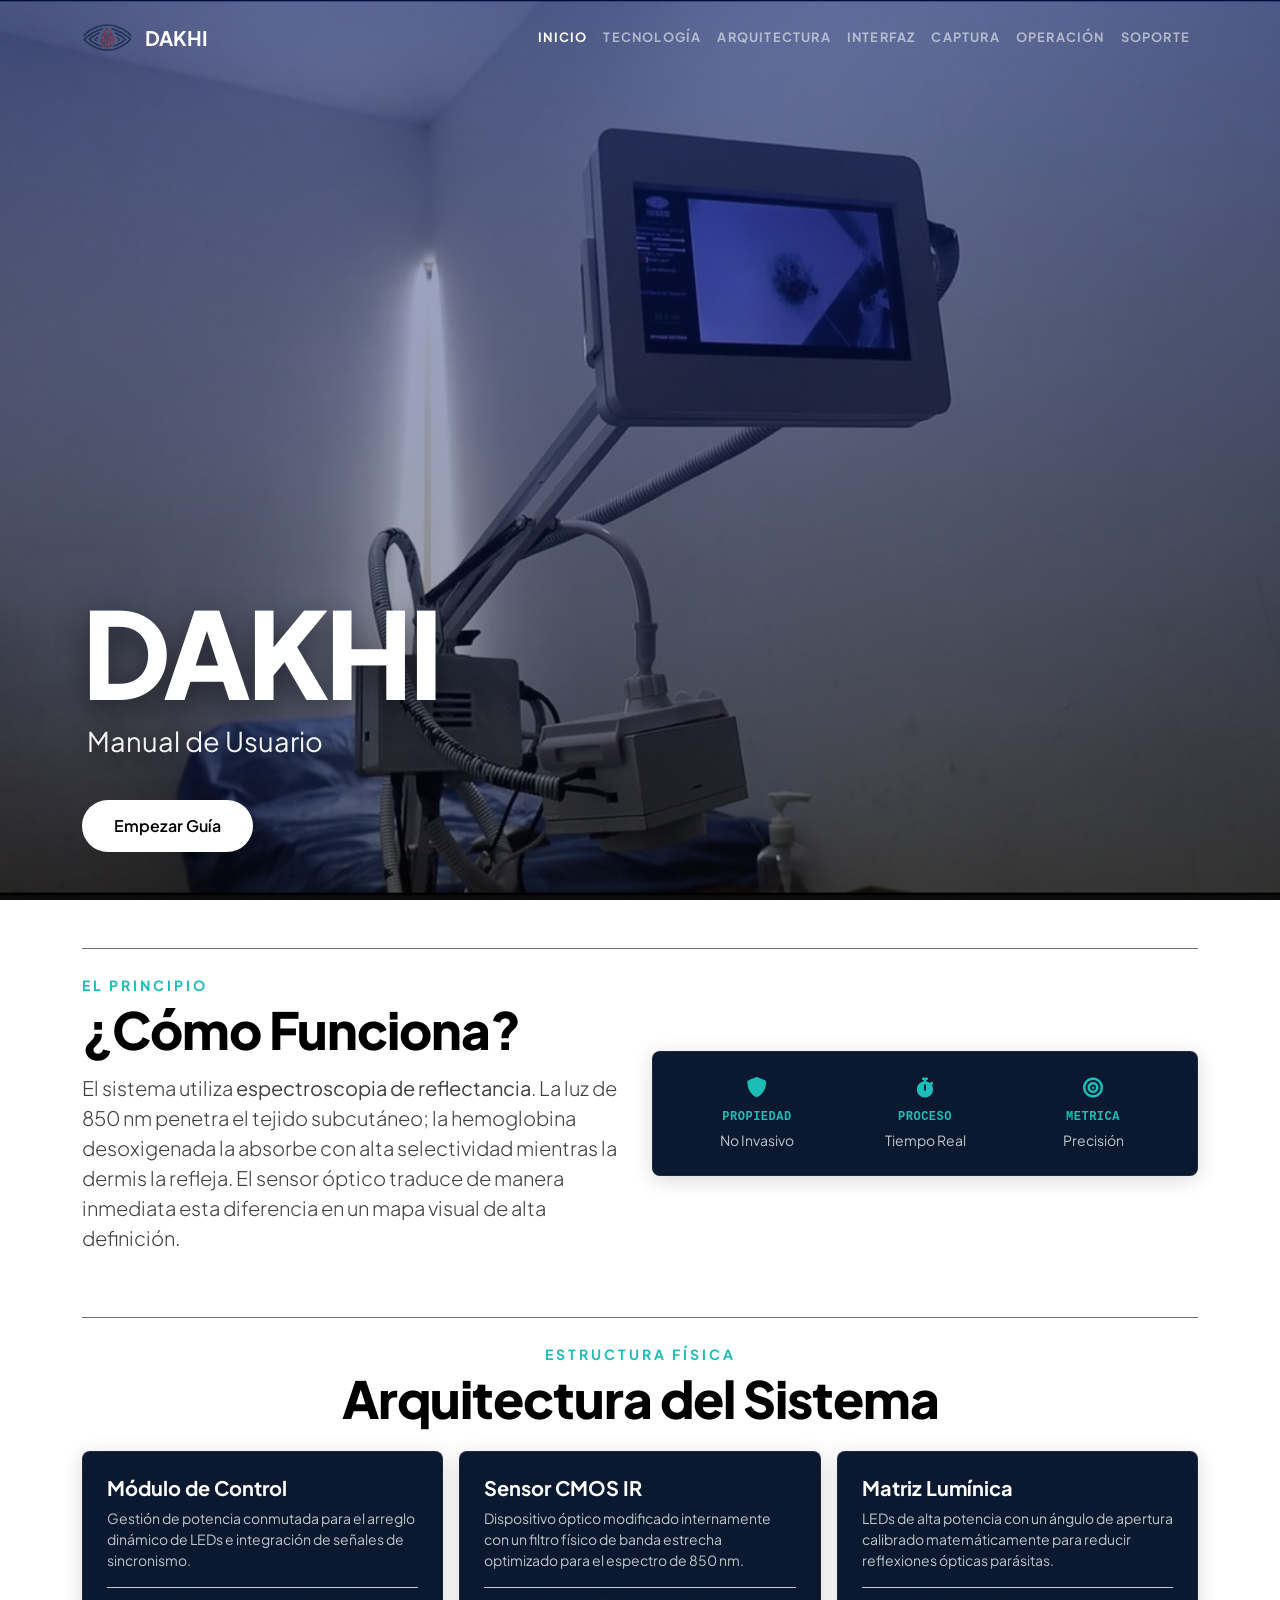
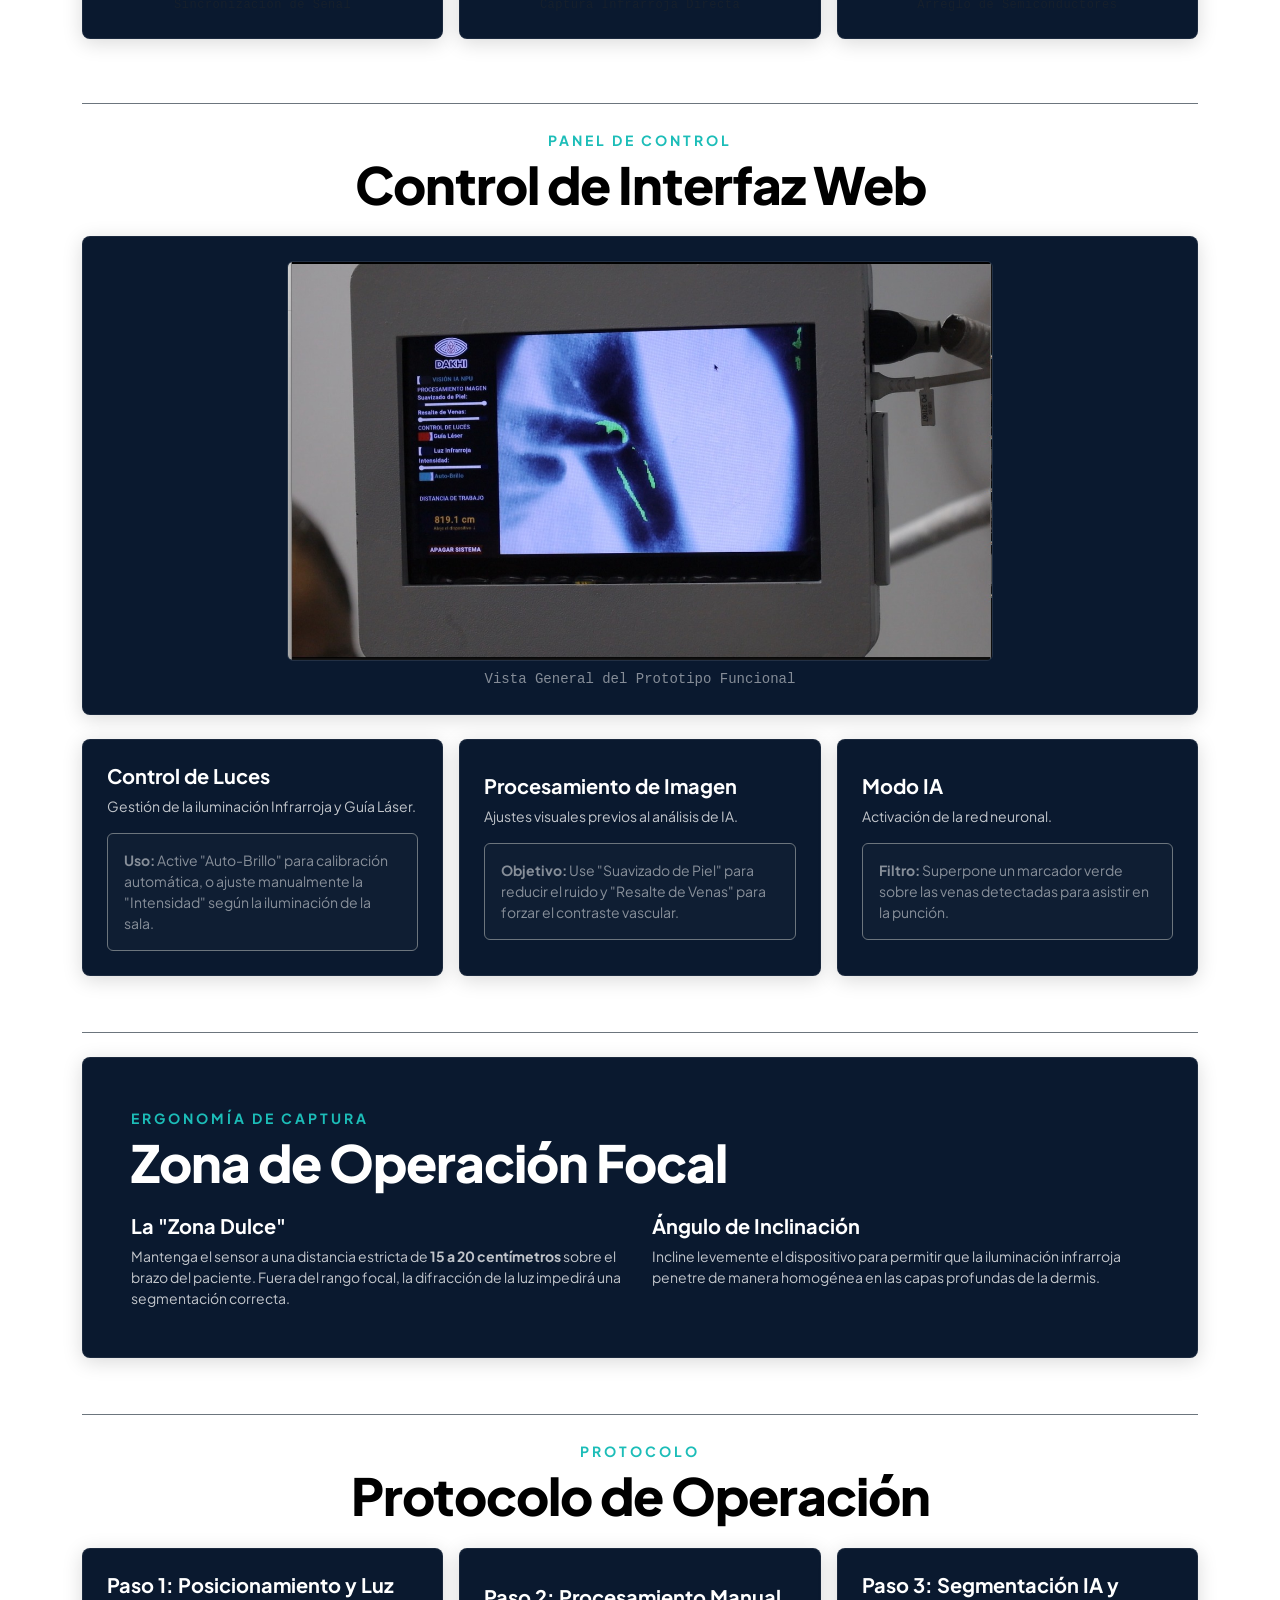
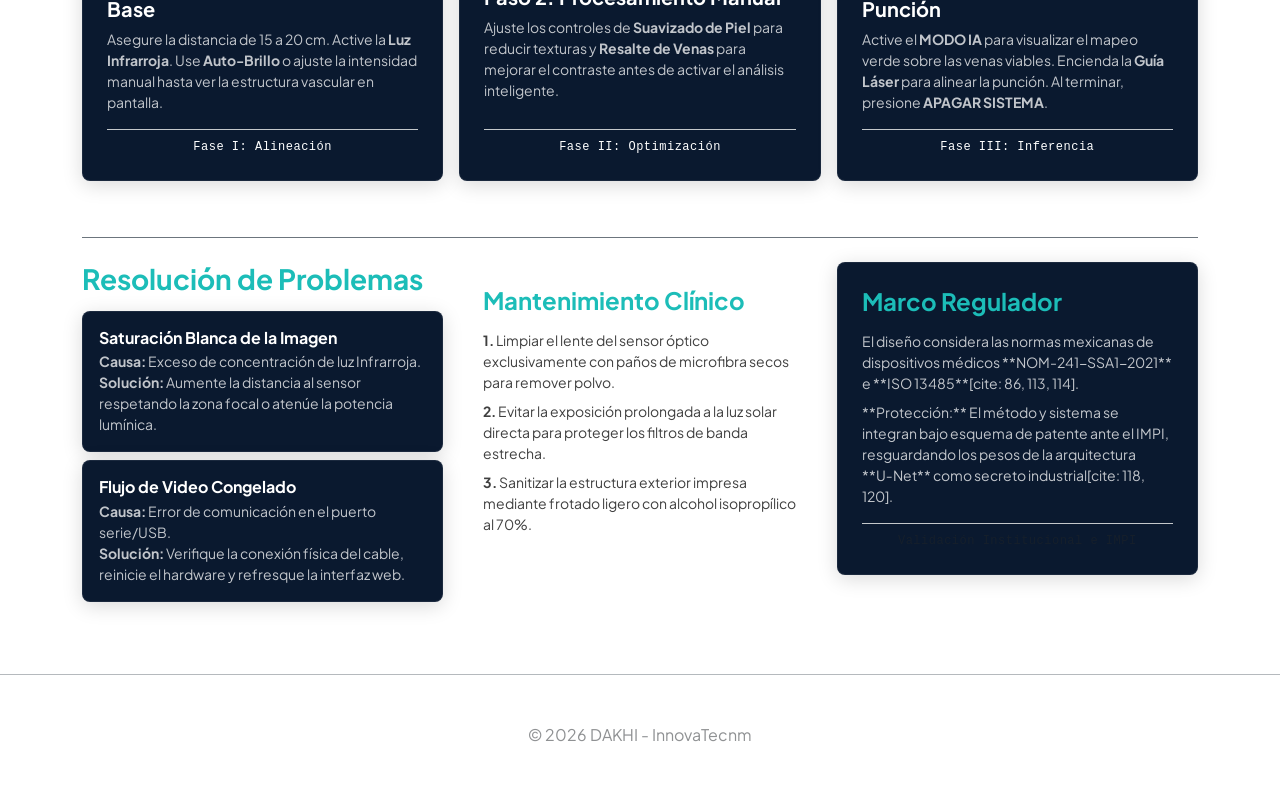
==== commit a50ebae9: "Version Lunes" ====
--- a/index.html
+++ b/index.html
@@ -15,6 +15,7 @@
     <link rel="preconnect" href="https://fonts.gstatic.com" crossorigin>
     <link href="https://fonts.googleapis.com/css2?family=Plus+Jakarta+Sans:wght@300;400;700;800&display=swap" rel="stylesheet">
     <link rel="stylesheet" href="styles.css">
+    <link rel="icon" type="image/svg+xml" href="Imagenes\logoSVG.svg">
 </head>
 <body data-bs-spy="scroll" data-bs-target="#navbar-dakhi" data-bs-offset="100">
 
@@ -191,7 +192,7 @@
                     <div class="col-12">
                         <div class="bento-card prototype-container p-4 d-flex align-items-center justify-content-center text-center">
                             <div class="prototype-placeholder">
-                                <img src="ruta/tu-imagen-prototipo.jpg" alt="Prototipo DAKHI" class="img-fluid rounded prototype-img mb-2">
+                                <img src="Imagenes\dakhi-inter.jpeg" alt="Prototipo DAKHI" class="img-fluid rounded prototype-img mb-2">
                                 <p class="small text-white opacity-50 m-0 font-monospace">Vista General del Prototipo Funcional</p>
                             </div>
                         </div>
--- a/styles.css
+++ b/styles.css
@@ -63,8 +63,8 @@
         Capa de degradado negro (0.4 de opacidad) sobre la imagen.
         Esto permite que el texto blanco sea legible sin importar la foto.
     */
-    background: linear-gradient(rgba(0, 0, 0, 0.4), rgba(0, 0, 0, 0.4)), 
-                url('tu-imagen-dakhi.jpg') no-repeat center center;
+    background: linear-gradient(rgba(2, 32, 151, 0.4), rgba(0, 0, 0, 0.4)), 
+                url('Imagenes/dakhi-prototipo.jpeg') no-repeat center center;
     background-size: cover;
     background-attachment: fixed; /* Mantiene la imagen estática al bajar */
     
@@ -271,7 +271,7 @@
 */
 .hero-presentation {
     background: linear-gradient(#0a192f, rgba(10, 25, 47, 0.8)), 
-                url('tu-fondo-presentacion.jpg') no-repeat center center !important;
+                url('Imagenes\dakhi-prototipo.jpeg') no-repeat center center !important;
     background-size: cover !important;
 }
 
